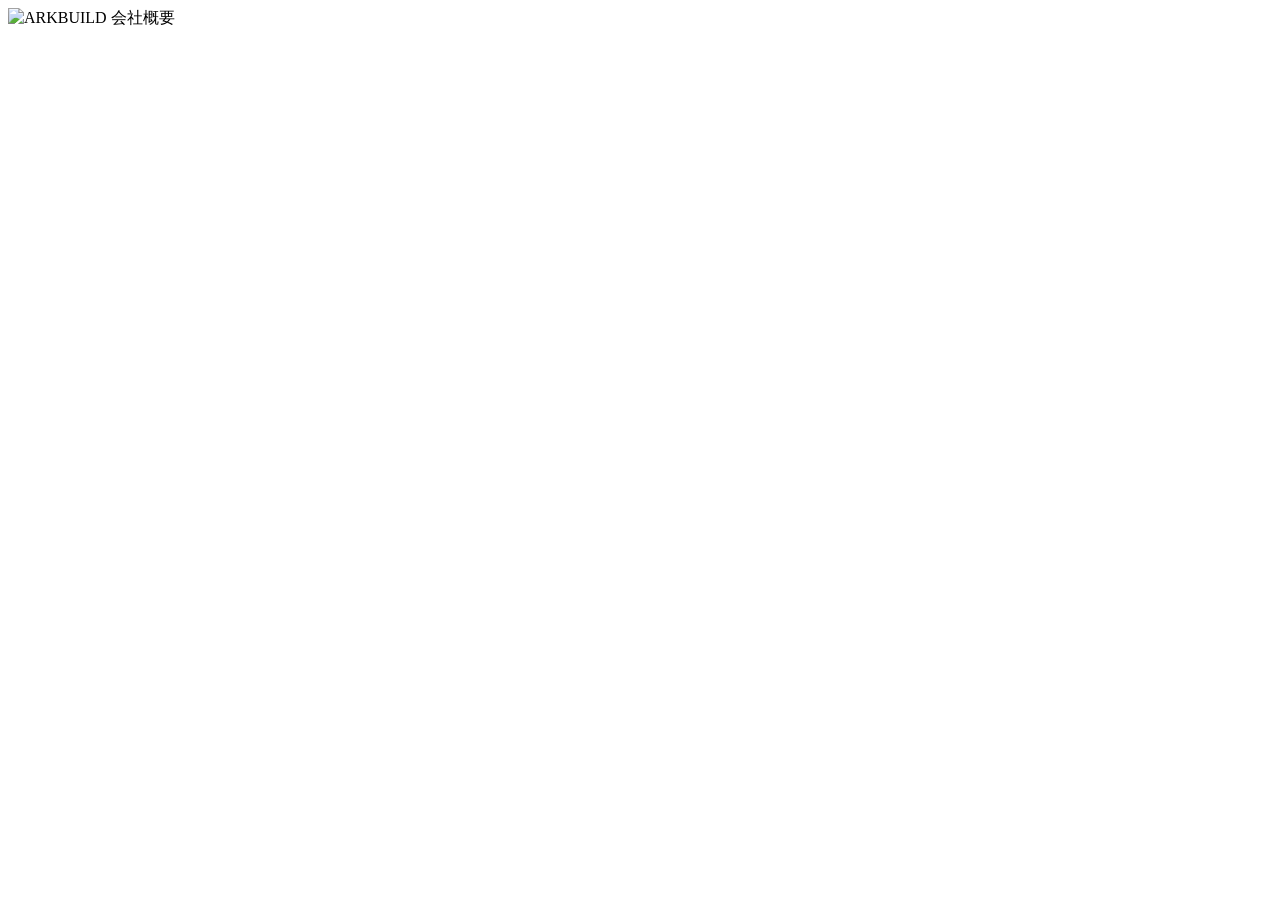
==== about.html @ 7596d32e "Add files via upload" ====
<!DOCTYPE html>
<html lang="ja">
<head>
  <meta charset="UTF-8">
  <meta name="viewport" content="width=device-width, initial-scale=1.0">
  <title>ARKBUILD | 会社概要</title>
  <link rel="stylesheet" href="style.css">
</head>
<body>
  <div class="stage">
    <img src="会社概要.jpg" alt="ARKBUILD 会社概要">
  </div>
  <script src="hotspots.js"></script>
  <script>
    renderHotspots(
  []
    );
  </script>
</body>
</html>
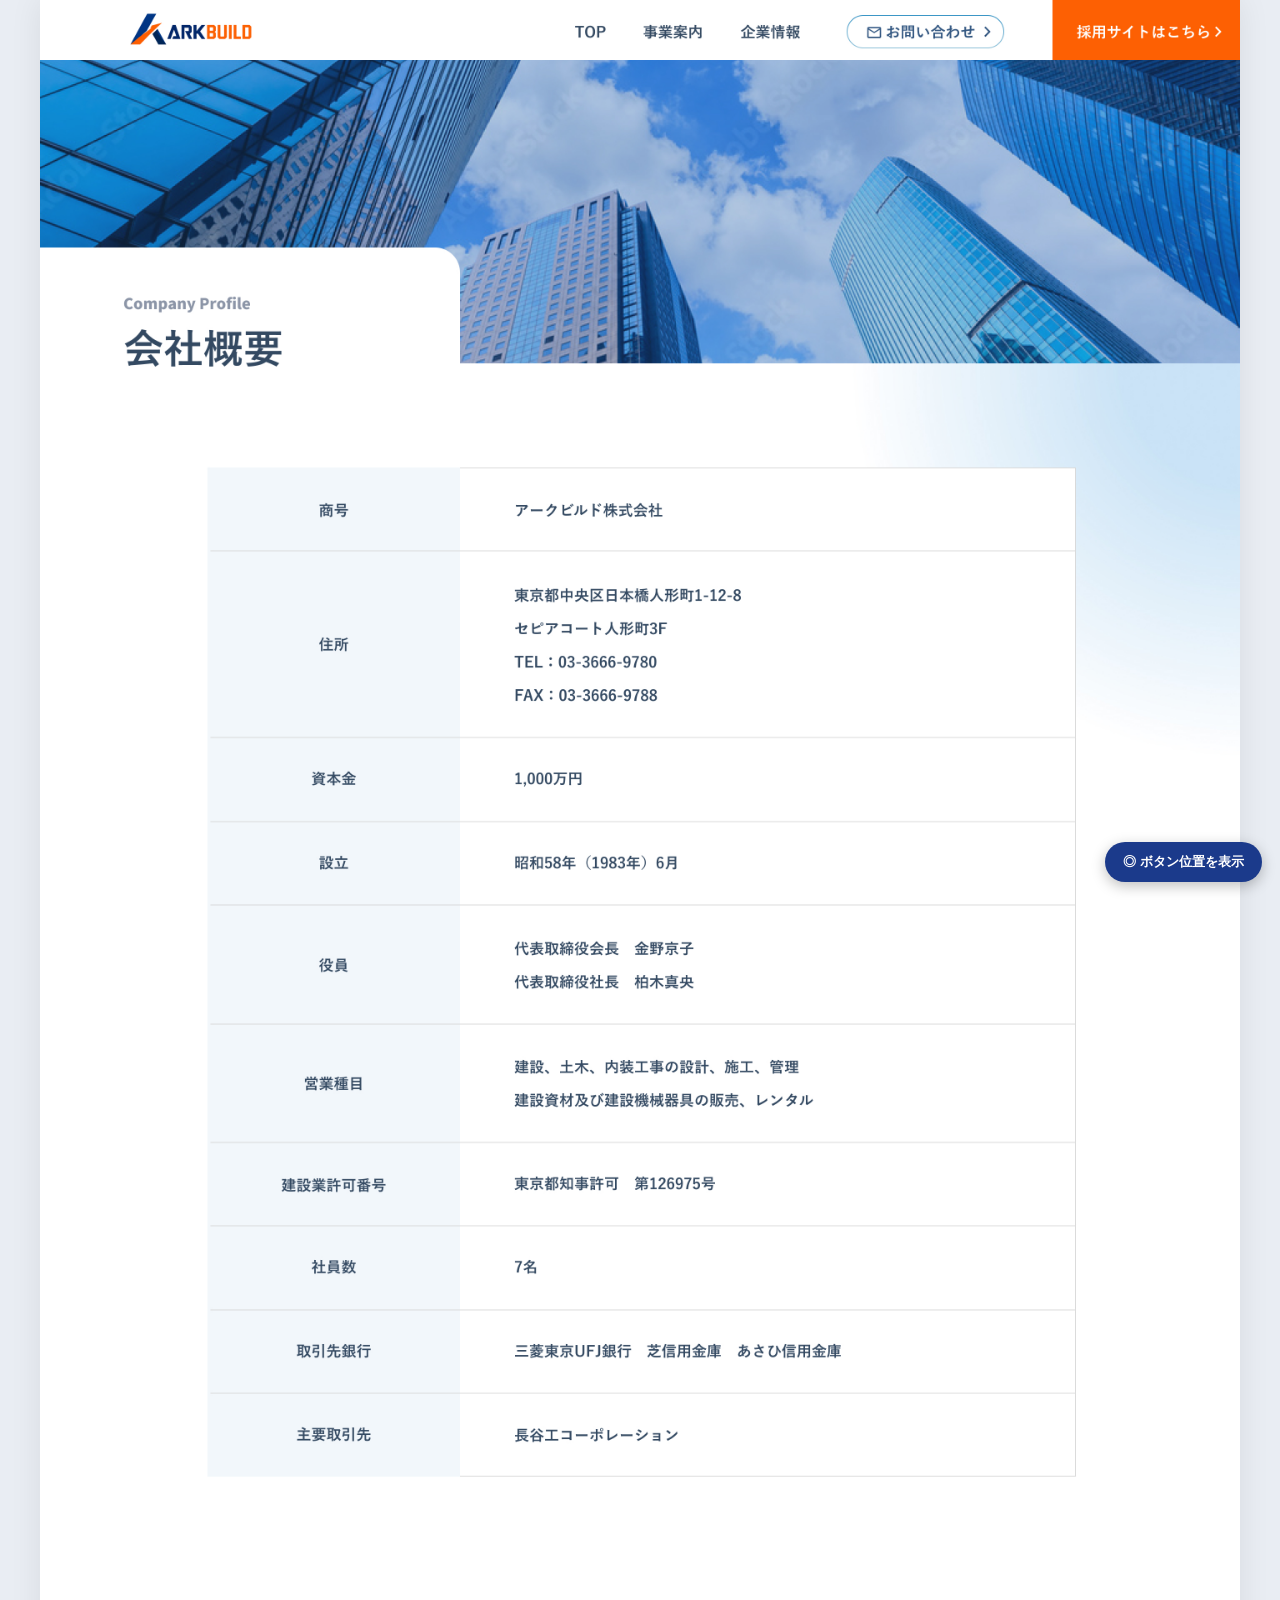
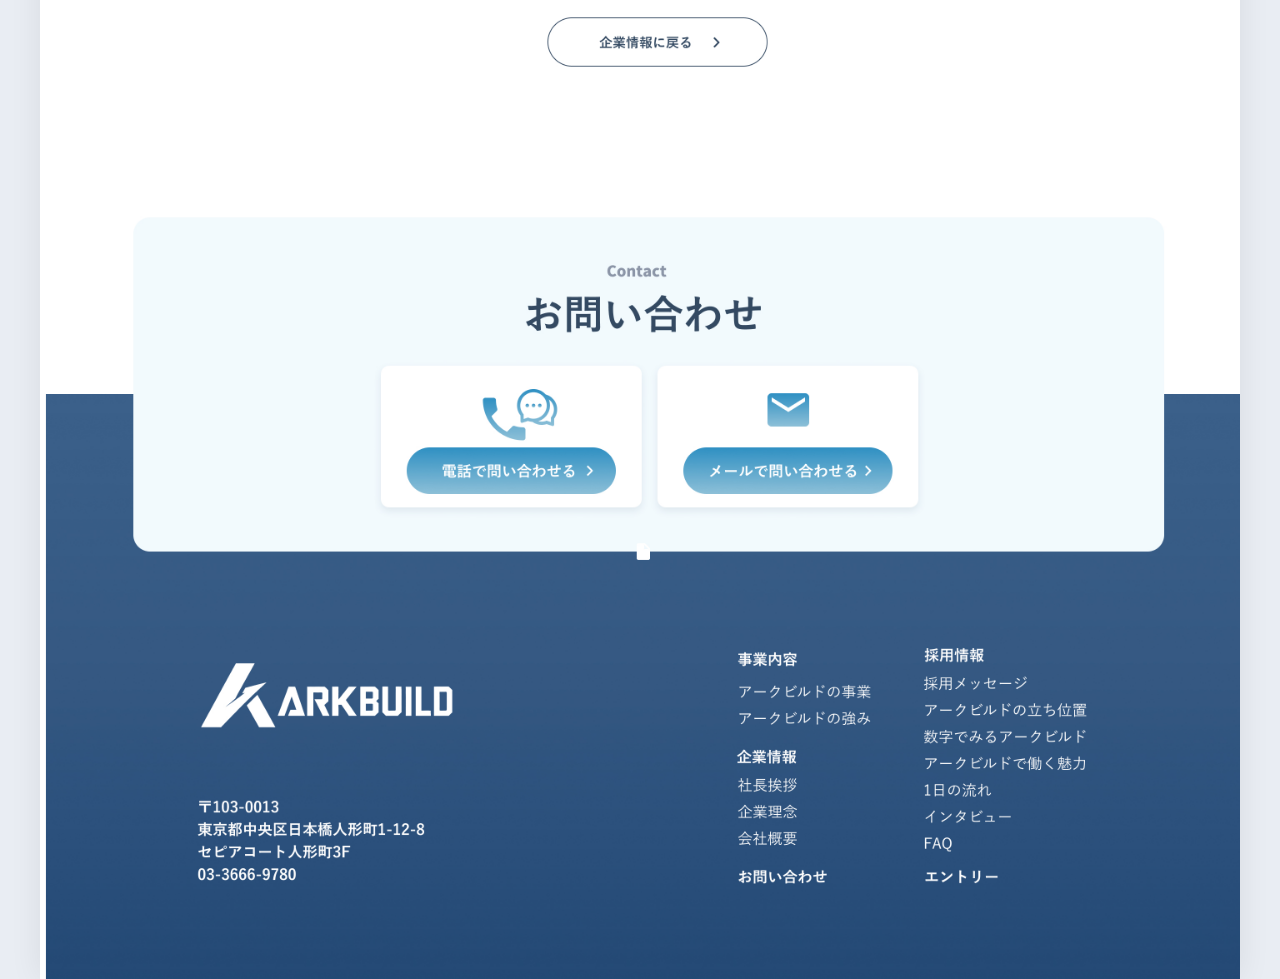
==== commit 47b0eef8: "Add files via upload" ====
--- a/about.html
+++ b/about.html
@@ -13,7 +13,8 @@
   <script src="hotspots.js"></script>
   <script>
     renderHotspots(
-  []
+  [],
+    HEADER_NEW
     );
   </script>
 </body>
--- a/style.css
+++ b/style.css
@@ -0,0 +1,101 @@
+* { margin: 0; padding: 0; box-sizing: border-box; }
+
+body {
+  font-family: "Hiragino Kaku Gothic ProN", "Yu Gothic", "Meiryo", sans-serif;
+  background: #e9edf3;
+}
+
+/* ===== Stage (image + overlays) ===== */
+.stage {
+  position: relative;
+  max-width: 1200px;
+  margin: 0 auto;
+  background: #fff;
+  box-shadow: 0 0 30px rgba(0, 0, 0, 0.08);
+}
+
+.stage img {
+  display: block;
+  width: 100%;
+  height: auto;
+}
+
+/* clickable overlays, positioned in % of the image */
+.hotspot {
+  position: absolute;
+  display: block;
+  cursor: pointer;
+  border-radius: 6px;
+  transition: background 0.15s, box-shadow 0.15s;
+}
+
+.hotspot:hover {
+  background: rgba(27, 58, 139, 0.22);
+  box-shadow: 0 0 0 2px rgba(27, 58, 139, 0.8) inset;
+}
+
+/* reveal mode: show where all buttons are */
+body.reveal .hotspot {
+  background: rgba(242, 107, 29, 0.22);
+  box-shadow: 0 0 0 2px rgba(242, 107, 29, 0.9) inset;
+}
+
+body.reveal .hotspot:hover {
+  background: rgba(27, 58, 139, 0.30);
+  box-shadow: 0 0 0 2px rgba(27, 58, 139, 0.9) inset;
+}
+
+/* ===== Reveal toggle button (demo helper) ===== */
+.reveal-toggle {
+  position: fixed;
+  right: 18px;
+  bottom: 18px;
+  z-index: 200;
+  background: #1b3a8b;
+  color: #fff;
+  border: none;
+  border-radius: 24px;
+  padding: 11px 18px;
+  font-size: 13px;
+  font-weight: 700;
+  cursor: pointer;
+  box-shadow: 0 4px 14px rgba(0, 0, 0, 0.25);
+  font-family: inherit;
+}
+
+.reveal-toggle:hover { background: #14295f; }
+body.reveal .reveal-toggle { background: #f26b1d; }
+
+/* ===== Recruit pages: sticky-nav layout (sliced images) ===== */
+.rpage {
+  position: relative;
+  max-width: 1200px;
+  margin: 0 auto;
+  background: #fff;
+  box-shadow: 0 0 30px rgba(0, 0, 0, 0.08);
+}
+
+.rseg { position: relative; line-height: 0; }
+.rseg > img { display: block; width: 100%; height: auto; }
+
+/* the sticky menu strip */
+.rnav {
+  position: sticky;
+  top: 0;
+  z-index: 50;
+  line-height: 0;
+  box-shadow: 0 4px 12px rgba(0, 0, 0, 0.14);
+}
+.rnav > img { display: block; width: 100%; height: auto; }
+
+/* invisible in-page scroll targets; offset so sections land below the sticky nav */
+.anchor {
+  position: absolute;
+  left: 0;
+  width: 1px;
+  height: 1px;
+  visibility: hidden;
+  scroll-margin-top: var(--navh, 120px);
+}
+
+html { scroll-behavior: smooth; }
